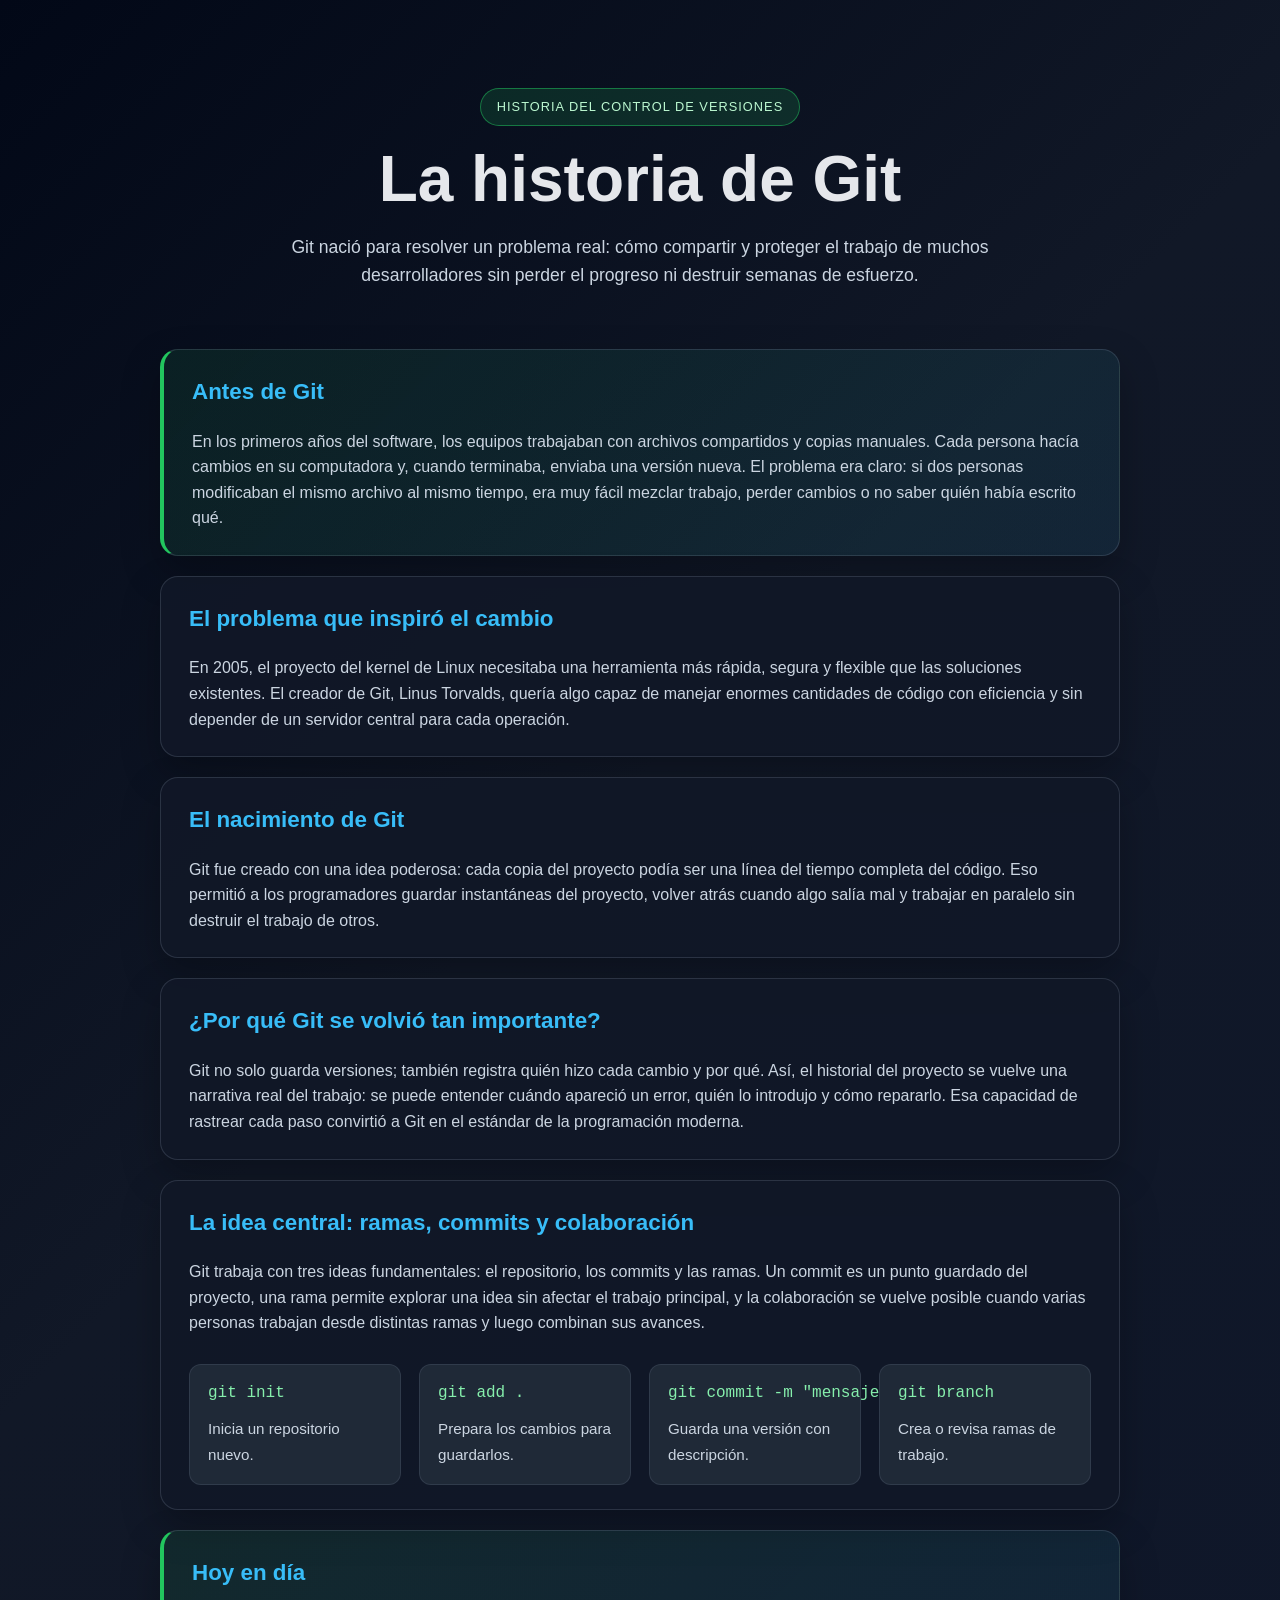
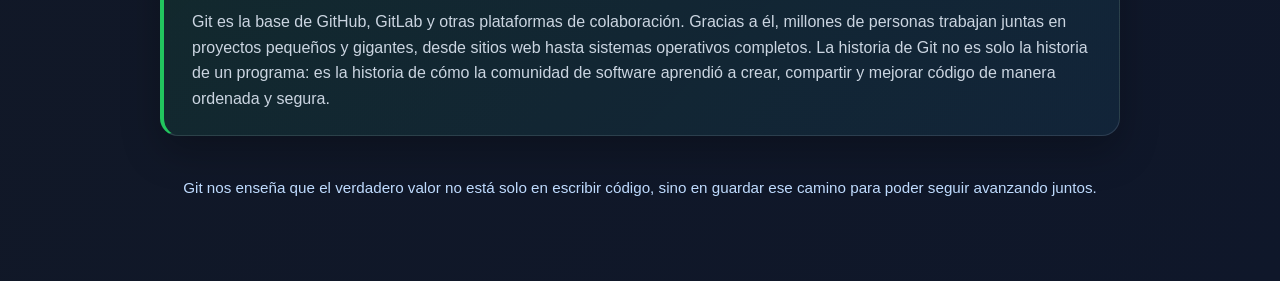
==== index.html @ f8a7301a "Pagina inicial y css con la historia de git" ====
<!DOCTYPE html>
<html lang="es">
<head>
    <meta charset="UTF-8">
    <meta name="viewport" content="width=device-width, initial-scale=1.0">
    <title>La historia de Git</title>
    <link rel="stylesheet" href="style.css">
</head>
<body>
    <div class="container">
        <header class="hero">
            <div class="badge">Historia del control de versiones</div>
            <h1>La historia de Git</h1>
            <p class="subtitle">
                Git nació para resolver un problema real: cómo compartir y proteger el trabajo de muchos desarrolladores sin perder el progreso ni destruir semanas de esfuerzo.
            </p>
        </header>

        <main class="timeline">
            <section class="card highlight">
                <h2>Antes de Git</h2>
                <p>
                    En los primeros años del software, los equipos trabajaban con archivos compartidos y copias manuales. Cada persona hacía cambios en su computadora y, cuando terminaba, enviaba una versión nueva. El problema era claro: si dos personas modificaban el mismo archivo al mismo tiempo, era muy fácil mezclar trabajo, perder cambios o no saber quién había escrito qué.
                </p>
            </section>

            <section class="card">
                <h2>El problema que inspiró el cambio</h2>
                <p>
                    En 2005, el proyecto del kernel de Linux necesitaba una herramienta más rápida, segura y flexible que las soluciones existentes. El creador de Git, Linus Torvalds, quería algo capaz de manejar enormes cantidades de código con eficiencia y sin depender de un servidor central para cada operación.
                </p>
            </section>

            <section class="card">
                <h2>El nacimiento de Git</h2>
                <p>
                    Git fue creado con una idea poderosa: cada copia del proyecto podía ser una línea del tiempo completa del código. Eso permitió a los programadores guardar instantáneas del proyecto, volver atrás cuando algo salía mal y trabajar en paralelo sin destruir el trabajo de otros.
                </p>
            </section>

            <section class="card">
                <h2>¿Por qué Git se volvió tan importante?</h2>
                <p>
                    Git no solo guarda versiones; también registra quién hizo cada cambio y por qué. Así, el historial del proyecto se vuelve una narrativa real del trabajo: se puede entender cuándo apareció un error, quién lo introdujo y cómo repararlo. Esa capacidad de rastrear cada paso convirtió a Git en el estándar de la programación moderna.
                </p>
            </section>

            <section class="card">
                <h2>La idea central: ramas, commits y colaboración</h2>
                <p>
                    Git trabaja con tres ideas fundamentales: el repositorio, los commits y las ramas. Un commit es un punto guardado del proyecto, una rama permite explorar una idea sin afectar el trabajo principal, y la colaboración se vuelve posible cuando varias personas trabajan desde distintas ramas y luego combinan sus avances.
                </p>

                <div class="commands">
                    <div class="command">
                        <code>git init</code>
                        <span>Inicia un repositorio nuevo.</span>
                    </div>
                    <div class="command">
                        <code>git add .</code>
                        <span>Prepara los cambios para guardarlos.</span>
                    </div>
                    <div class="command">
                        <code>git commit -m "mensaje"</code>
                        <span>Guarda una versión con descripción.</span>
                    </div>
                    <div class="command">
                        <code>git branch</code>
                        <span>Crea o revisa ramas de trabajo.</span>
                    </div>
                </div>
            </section>

            <section class="card highlight">
                <h2>Hoy en día</h2>
                <p>
                    Git es la base de GitHub, GitLab y otras plataformas de colaboración. Gracias a él, millones de personas trabajan juntas en proyectos pequeños y gigantes, desde sitios web hasta sistemas operativos completos. La historia de Git no es solo la historia de un programa: es la historia de cómo la comunidad de software aprendió a crear, compartir y mejorar código de manera ordenada y segura.
                </p>
            </section>
        </main>

        <footer>
            Git nos enseña que el verdadero valor no está solo en escribir código, sino en guardar ese camino para poder seguir avanzando juntos.
        </footer>
    </div>
</body>
</html>
---- style.css ----
:root {
    --bg: #0f172a;
    --panel: #111827;
    --panel-soft: #1f2937;
    --accent: #22c55e;
    --accent-2: #38bdf8;
    --text: #e5e7eb;
    --muted: #cbd5e1;
    --shadow: rgba(0, 0, 0, 0.25);
}

* {
    box-sizing: border-box;
}

body {
    margin: 0;
    font-family: Arial, Helvetica, sans-serif;
    background: linear-gradient(135deg, #020817, #111827 45%, #0f172a);
    color: var(--text);
    line-height: 1.6;
}

.container {
    max-width: 1000px;
    margin: 0 auto;
    padding: 48px 20px 80px;
}

.hero {
    text-align: center;
    padding: 40px 20px 20px;
}

.badge {
    display: inline-block;
    background: rgba(34, 197, 94, 0.15);
    border: 1px solid rgba(34, 197, 94, 0.5);
    color: #bbf7d0;
    border-radius: 999px;
    padding: 8px 16px;
    font-size: 0.8rem;
    letter-spacing: 0.08em;
    text-transform: uppercase;
    margin-bottom: 18px;
}

h1 {
    font-size: clamp(2.5rem, 5vw, 5rem);
    margin: 0 0 18px;
    line-height: 1.1;
}

.subtitle {
    max-width: 700px;
    margin: 0 auto;
    color: var(--muted);
    font-size: 1.1rem;
}

.timeline {
    margin-top: 40px;
    display: grid;
    gap: 20px;
}

.card {
    background: rgba(17, 24, 39, 0.9);
    border: 1px solid rgba(148, 163, 184, 0.2);
    border-radius: 18px;
    padding: 24px 28px;
    box-shadow: 0 16px 38px var(--shadow);
}

.card h2 {
    margin-top: 0;
    color: var(--accent-2);
    font-size: 1.4rem;
}

.card p {
    margin: 0;
    color: var(--muted);
}

.highlight {
    background: linear-gradient(135deg, rgba(34,197,94,0.1), rgba(56,189,248,0.08));
    border-left: 4px solid var(--accent);
}

.commands {
    margin-top: 28px;
    display: grid;
    grid-template-columns: repeat(auto-fit, minmax(200px, 1fr));
    gap: 18px;
}

.command {
    background: var(--panel-soft);
    border-radius: 12px;
    padding: 16px 18px;
    border: 1px solid rgba(148, 163, 184, 0.15);
}

.command code {
    display: block;
    margin-bottom: 10px;
    color: #86efac;
    font-size: 1rem;
    white-space: nowrap;
}

.command span {
    color: var(--muted);
    font-size: 0.95rem;
}

footer {
    margin-top: 40px;
    text-align: center;
    color: #bfdbfe;
    font-size: 0.95rem;
}
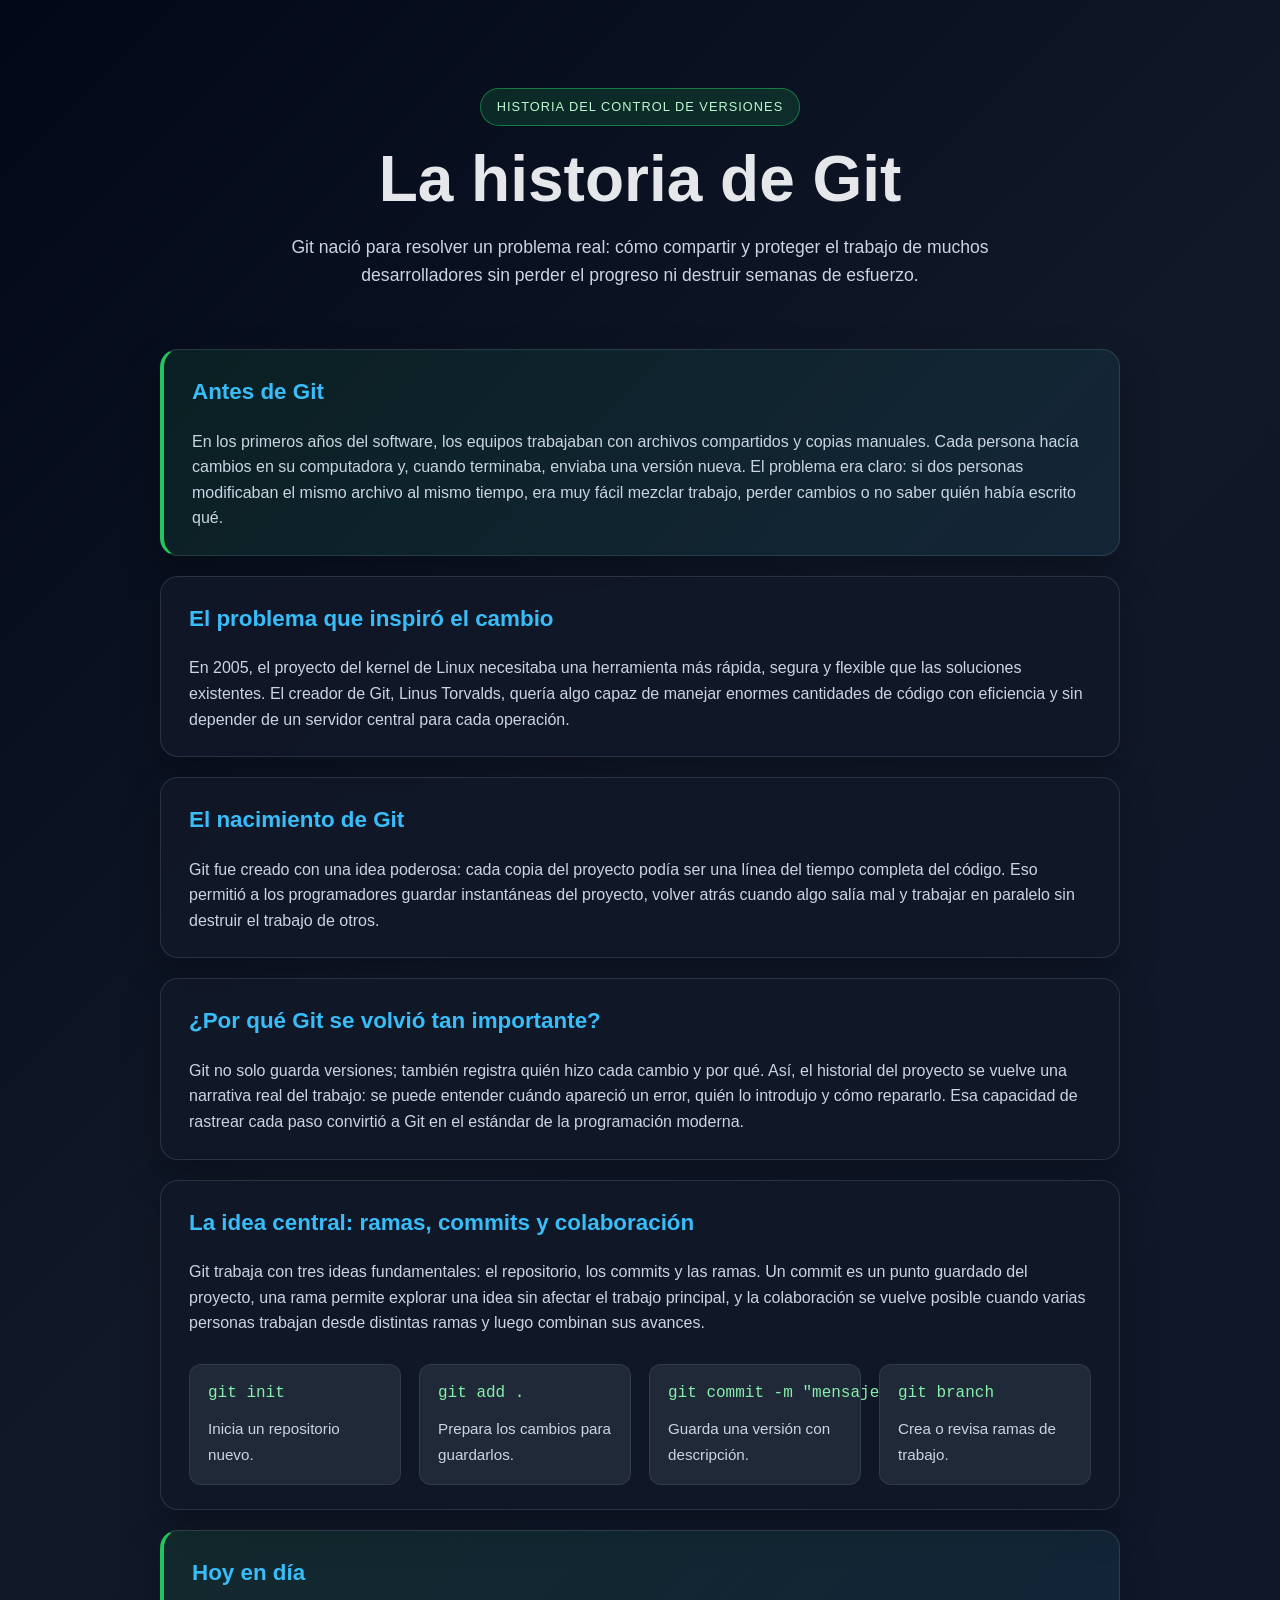
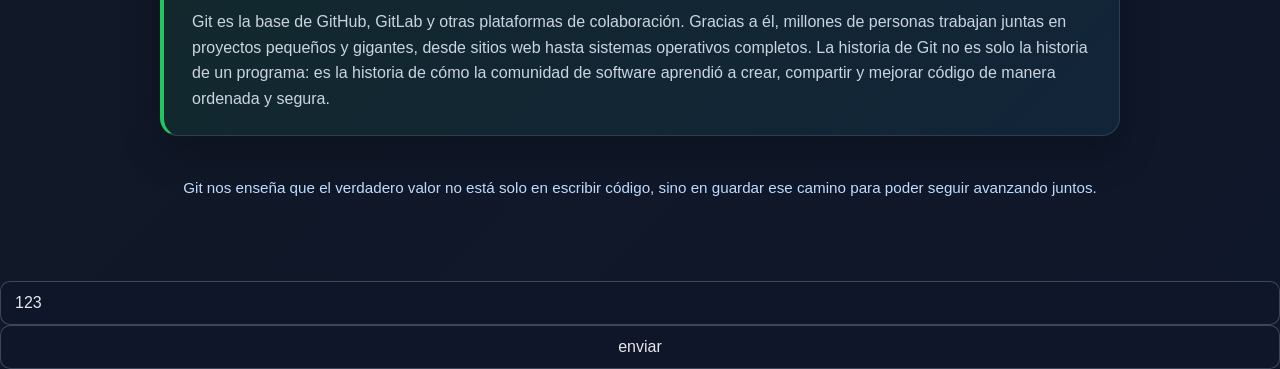
==== commit 86bd36a4: "Add form for user input in index.html" ====
--- a/index.html
+++ b/index.html
@@ -84,4 +84,8 @@
         </footer>
     </div>
 </body>
+    <form method=POST data-netlify=true>
+        <input type=text name=nombre value=123>
+        <input type=submit name=envio value=enviar>
+    </form>
 </html>
--- a/style.css
+++ b/style.css
@@ -121,3 +121,93 @@
     color: #bfdbfe;
     font-size: 0.95rem;
 }
+
+.compact-hero {
+    padding-top: 20px;
+}
+
+.contact-card {
+    max-width: 700px;
+    margin: 32px auto 0;
+    background: rgba(17, 24, 39, 0.9);
+    border: 1px solid rgba(148, 163, 184, 0.2);
+    border-radius: 18px;
+    padding: 28px;
+    box-shadow: 0 16px 38px rgba(0, 0, 0, 0.25);
+}
+
+#contactForm {
+    display: grid;
+    gap: 20px;
+}
+
+.field-group {
+    display: grid;
+    gap: 8px;
+}
+
+label {
+    color: var(--text);
+    font-weight: 600;
+}
+
+input,
+textarea {
+    width: 100%;
+    border: 1px solid rgba(148, 163, 184, 0.35);
+    border-radius: 10px;
+    padding: 12px 14px;
+    background: rgba(15, 23, 42, 0.6);
+    color: var(--text);
+    font-size: 1rem;
+    transition: border-color 0.2s ease, box-shadow 0.2s ease;
+}
+
+input:focus,
+textarea:focus {
+    outline: none;
+    border-color: var(--accent-2);
+    box-shadow: 0 0 0 3px rgba(56, 189, 248, 0.18);
+}
+
+input.invalid,
+textarea.invalid {
+    border-color: #f87171;
+}
+
+input.valid {
+    border-color: #4ade80;
+}
+
+.helper-text {
+    color: var(--muted);
+    font-size: 0.85rem;
+}
+
+.helper-text.error {
+    color: #fca5a5;
+}
+
+.helper-text.success {
+    color: #86efac;
+}
+
+.submit-btn {
+    border: none;
+    border-radius: 12px;
+    background: linear-gradient(135deg, var(--accent), #16a34a);
+    color: white;
+    font-weight: 700;
+    padding: 14px 18px;
+    cursor: pointer;
+    transition: transform 0.2s ease, opacity 0.2s ease;
+}
+
+.submit-btn:hover:not(:disabled) {
+    transform: translateY(-1px);
+}
+
+.submit-btn:disabled {
+    opacity: 0.5;
+    cursor: not-allowed;
+}
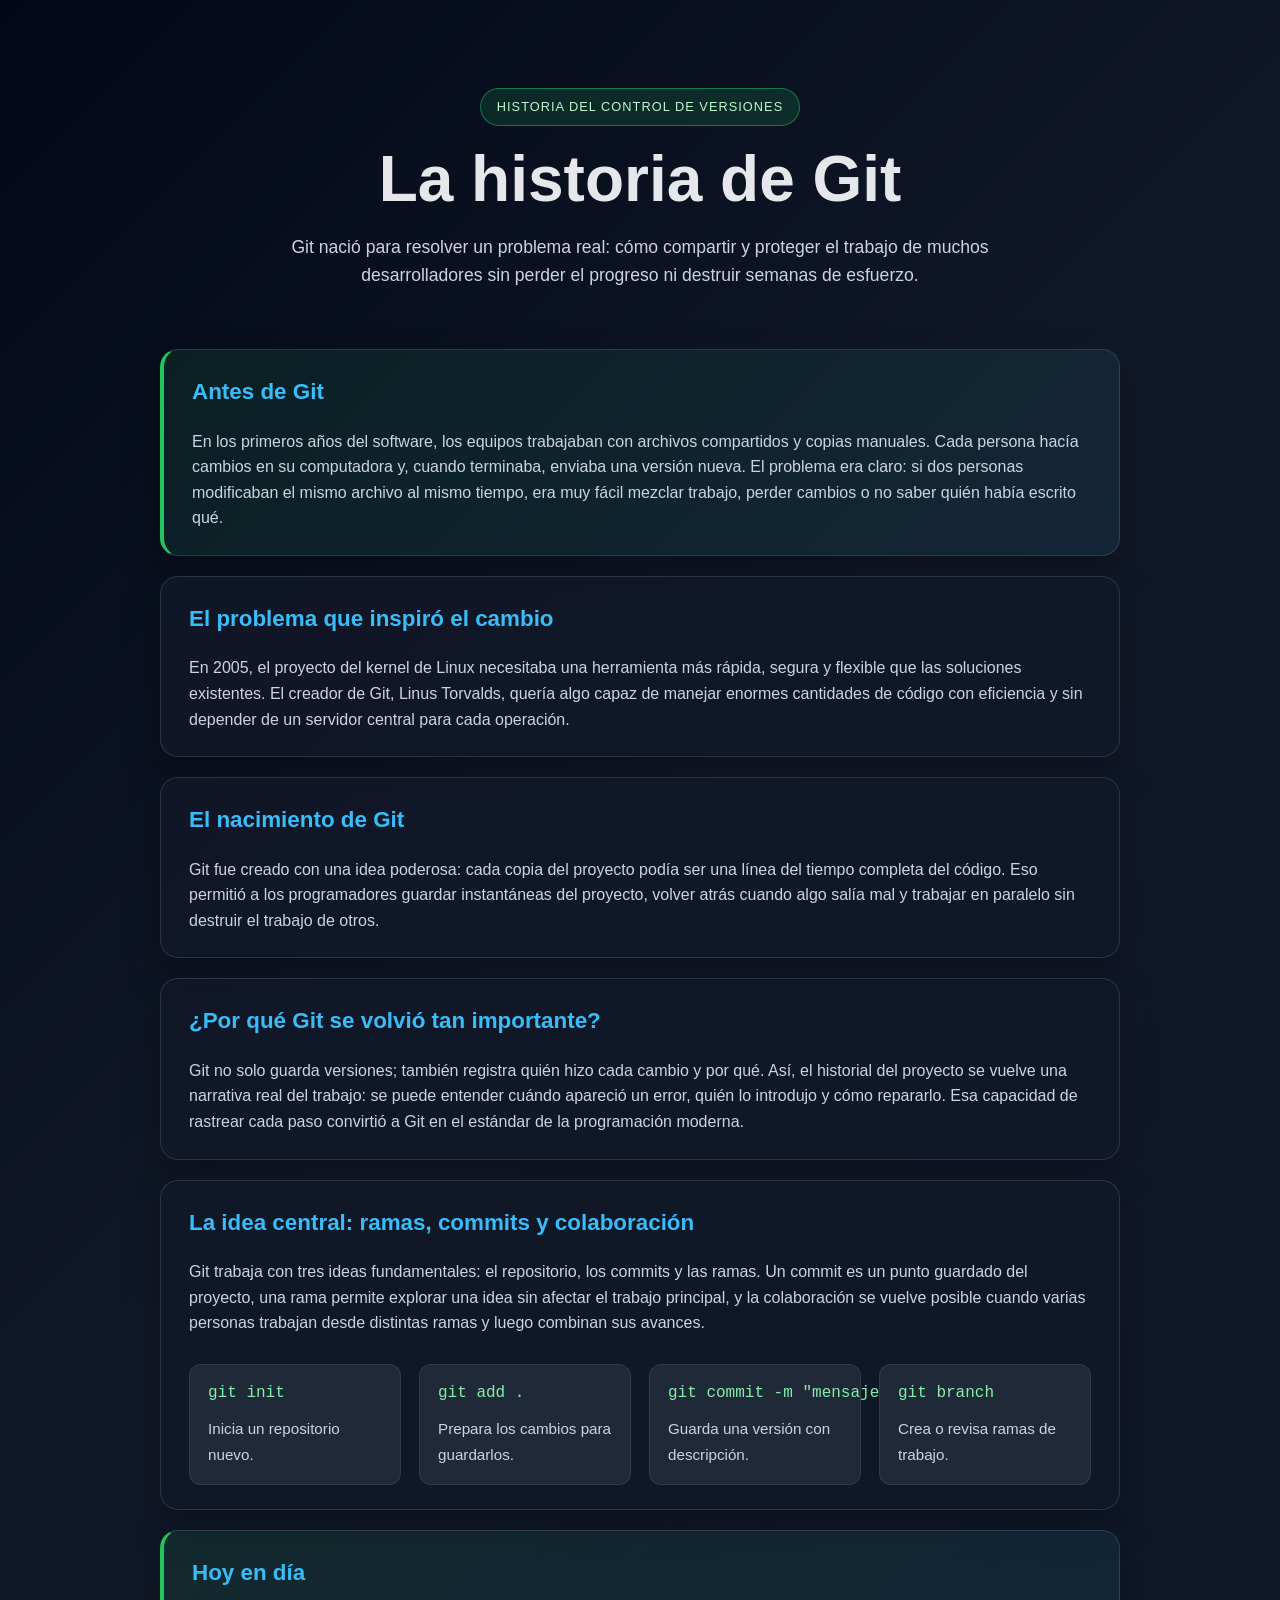
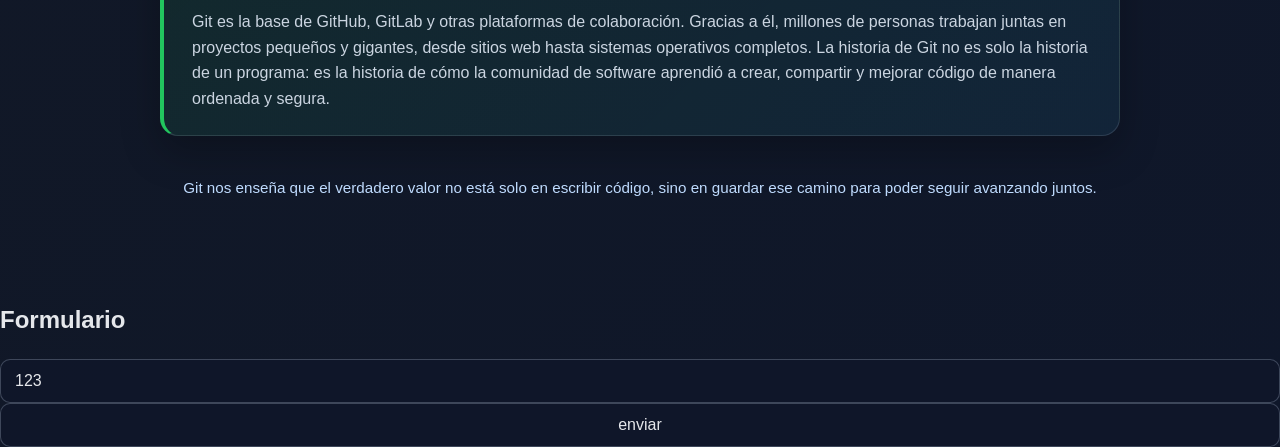
==== commit e3871415: "Update index.html" ====
--- a/index.html
+++ b/index.html
@@ -83,9 +83,13 @@
             Git nos enseña que el verdadero valor no está solo en escribir código, sino en guardar ese camino para poder seguir avanzando juntos.
         </footer>
     </div>
-</body>
+    
+    <h2>Formulario</h2>
     <form method=POST data-netlify=true>
         <input type=text name=nombre value=123>
         <input type=submit name=envio value=enviar>
     </form>
+    
+</body>
+
 </html>
